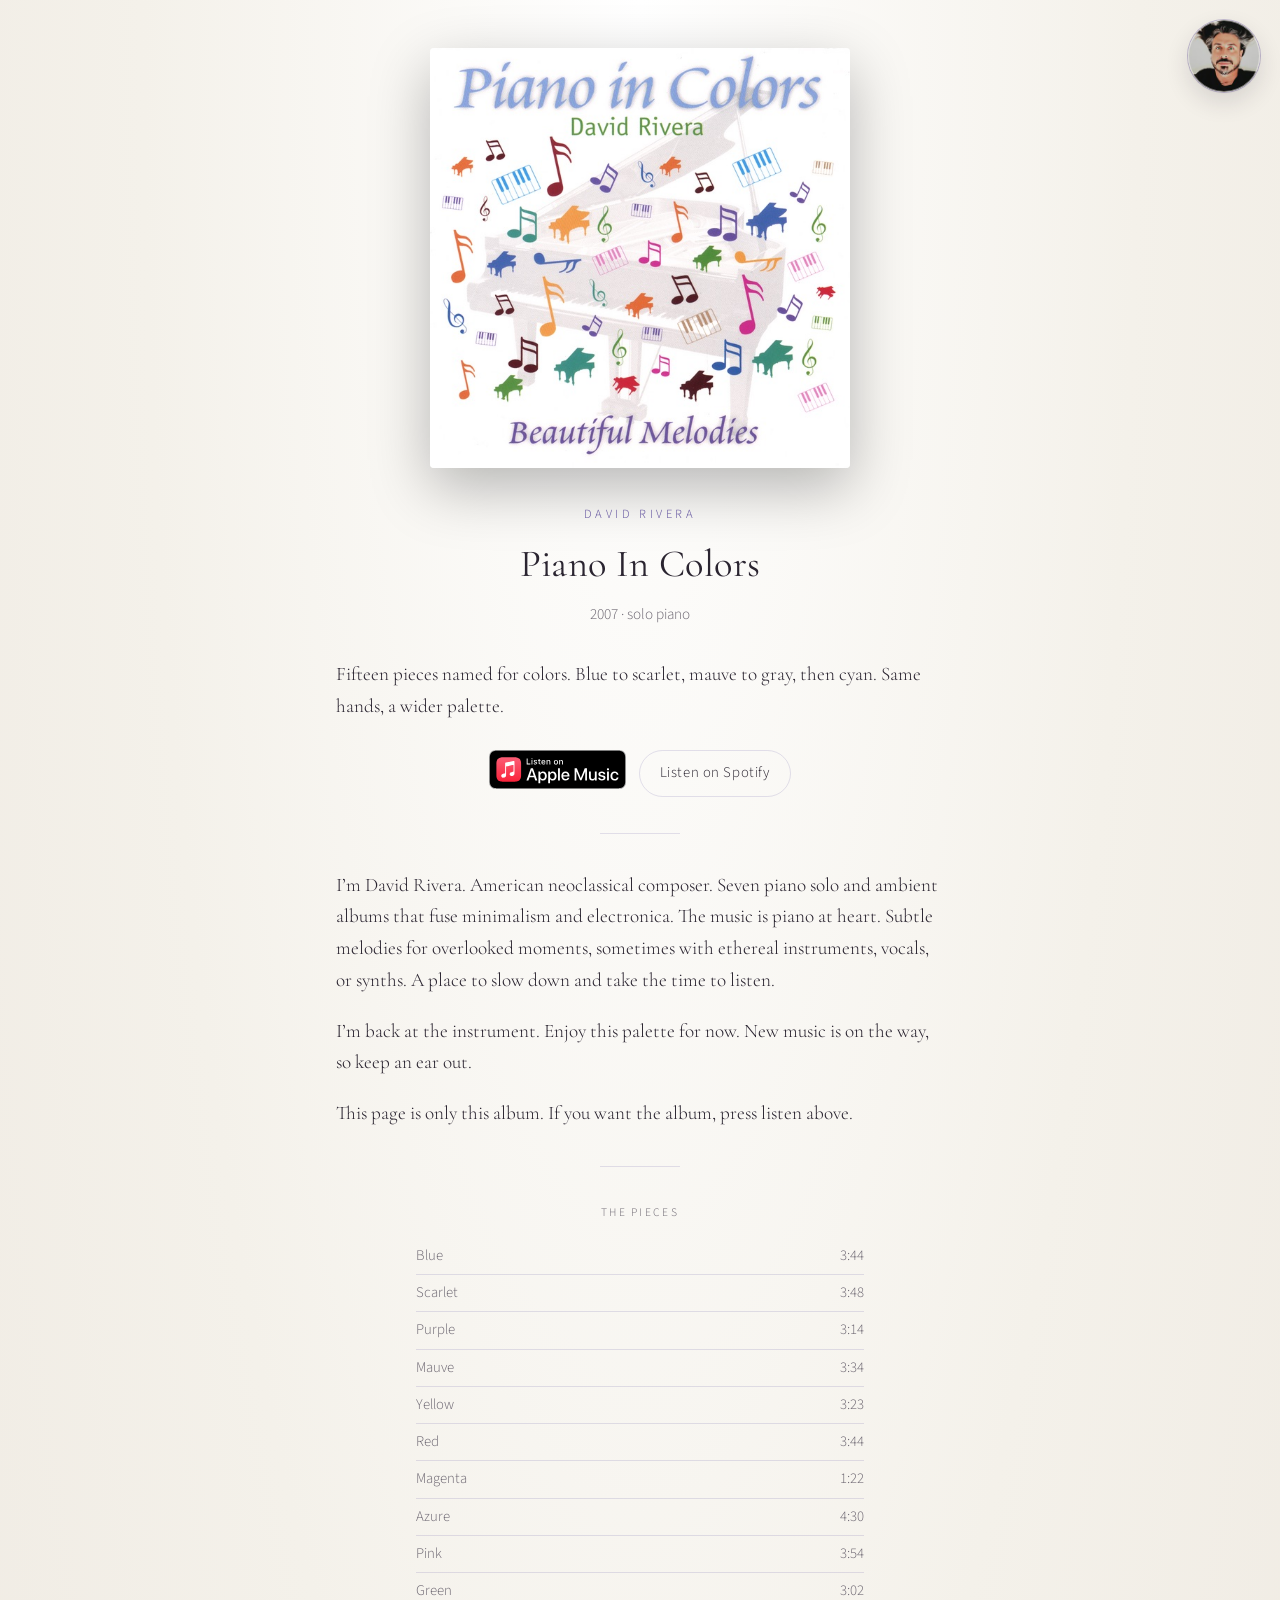
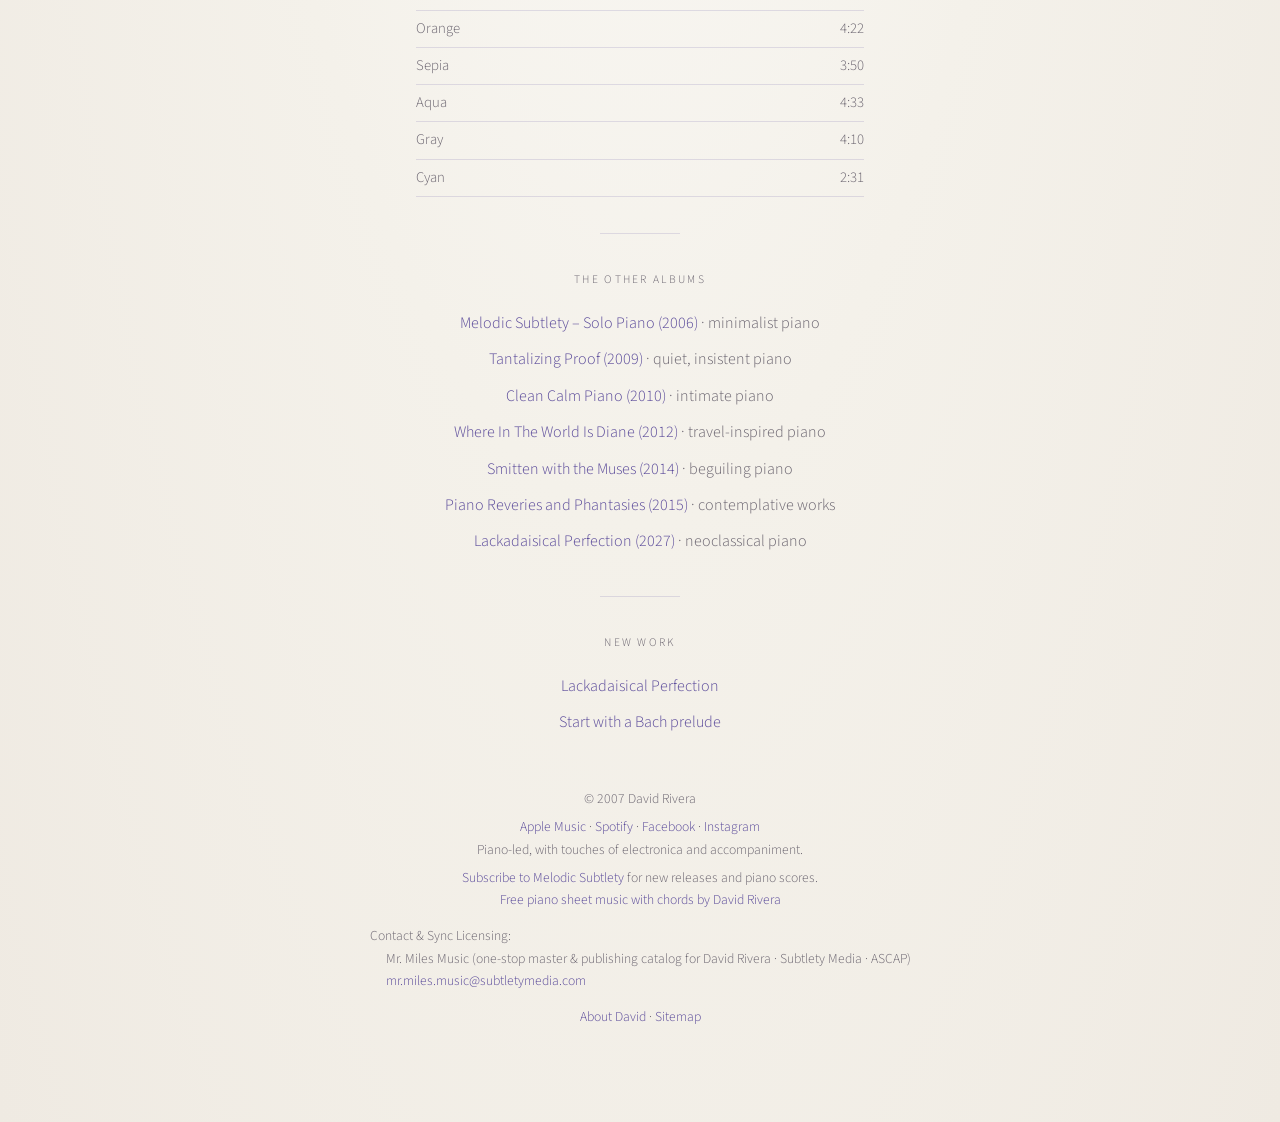
==== index.html @ abcf55a2 "Site icon: red piano (Faithful) favicon set" ====
<!DOCTYPE html>
<html lang="en">
<head>
<meta charset="utf-8">
<link rel="sitemap" type="application/xml" title="Sitemap" href="/sitemap.xml">
<meta name="google-site-verification" content="kFSmQ56TC9M0Vh0W8NGAuMdpZPr8eoD1qAiQmf8LD-0">
<meta name="viewport" content="width=device-width, initial-scale=1">
<link rel="icon" href="/favicon.ico" sizes="any">
<link rel="icon" href="/favicon.svg" type="image/svg+xml">
<link rel="icon" type="image/png" sizes="32x32" href="/favicon-32.png">
<link rel="apple-touch-icon" href="/apple-touch-icon.png">
<title>Piano Pieces for a Rainy Afternoon | Piano In Colors</title>
<meta name="description" content="Piano pieces for a rainy afternoon, cooking, journaling, or a slow Sunday. Fifteen solo pieces named for colors, Blue to Cyan. Stream the album and stay indoors.">
<link rel="canonical" href="https://pianoincolors.com/">
<meta property="og:type" content="music.album">
<meta property="og:site_name" content="David Rivera">
<meta property="og:title" content="Piano Pieces for a Rainy Afternoon | Piano In Colors">
<meta property="og:description" content="Piano pieces for a rainy afternoon, cooking, journaling, or a slow Sunday. Fifteen color-named solo pieces. Stream the album.">
<meta property="og:url" content="https://pianoincolors.com/">
<meta property="og:image" content="https://pianoincolors.com/assets/piano-in-colors-cover.jpg">
<meta property="og:image:width" content="600">
<meta property="og:image:height" content="600">
<meta property="og:image:alt" content="Cover of Piano In Colors: colorful pianos and notes on white">
<meta property="music:musician" content="https://open.spotify.com/artist/5qoC4NXvjfV3cylbXALzV3">
<meta name="twitter:card" content="summary_large_image">
<meta name="twitter:title" content="Piano Pieces for a Rainy Afternoon | Piano In Colors">
<meta name="twitter:description" content="Piano pieces for a rainy afternoon, cooking, journaling, or a slow Sunday. Fifteen color-named solo pieces. Stream the album.">
<meta name="twitter:image" content="https://pianoincolors.com/assets/piano-in-colors-cover.jpg">
<meta name="twitter:image:alt" content="Cover of Piano In Colors: colorful pianos and notes on white">
<script type="application/ld+json">
{
  "@context": "https://schema.org",
  "@graph": [
    {
      "@type": "Person",
      "@id": "https://lackadaisicalperfection.com/about/#david-rivera",
      "name": "David Rivera",
      "jobTitle": "American composer",
      "description": "David Rivera is an American composer of piano-led instrumental music. He plays and samples every instrument on his recordings himself. He is a member of ASCAP.",
      "url": "https://lackadaisicalperfection.com/about/",
      "nationality": {
        "@type": "Country",
        "name": "United States"
      },
      "memberOf": {
        "@type": "Organization",
        "name": "ASCAP",
        "url": "https://www.ascap.com/"
      },
      "affiliation": {
        "@id": "https://lackadaisicalperfection.com/about/#subtlety-media"
      },
      "sameAs": [
        "https://open.spotify.com/artist/5qoC4NXvjfV3cylbXALzV3",
        "https://music.apple.com/us/artist/david-rivera/1325691064",
        "https://x.com/melodicsubtlety",
        "https://www.facebook.com/pianoincolors",
        "https://www.instagram.com/pianodavid1492/",
        "https://www.pandora.com/artist/david-rivera/ARXtg47gfjlv3nJ",
        "https://www.youtube.com/channel/UCDqZ1e9Ur4PHynEylN_mJDg"
      ]
    },
    {
      "@type": "Organization",
      "@id": "https://lackadaisicalperfection.com/about/#subtlety-media",
      "name": "Subtlety Media, LLC",
      "url": "https://lackadaisicalperfection.com/about/"
    },
    {
      "@type": "MusicAlbum",
      "name": "Piano In Colors",
      "url": "https://pianoincolors.com/",
      "image": "https://pianoincolors.com/assets/piano-in-colors-cover.jpg",
      "byArtist": {
        "@id": "https://lackadaisicalperfection.com/about/#david-rivera"
      },
      "datePublished": "2007",
      "numTracks": 15,
      "genre": [
        "Solo piano",
        "Neoclassical"
      ],
      "sameAs": [
        "https://music.apple.com/us/album/piano-in-colors-beautiful-melodies/264461603",
        "https://open.spotify.com/album/28GABnzs8i3YUtlWuWz3g3"
      ],
      "description": "Fifteen pieces named for colors. Blue to scarlet, mauve to gray, then cyan. Same hands, a wider palette.",
      "recordLabel": {
        "@id": "https://lackadaisicalperfection.com/about/#subtlety-media"
      },
      "track": [
        {
          "@type": "MusicRecording",
          "position": 1,
          "name": "Blue",
          "duration": "PT3M44S"
        },
        {
          "@type": "MusicRecording",
          "position": 2,
          "name": "Scarlet",
          "duration": "PT3M48S"
        },
        {
          "@type": "MusicRecording",
          "position": 3,
          "name": "Purple",
          "duration": "PT3M14S"
        },
        {
          "@type": "MusicRecording",
          "position": 4,
          "name": "Mauve",
          "duration": "PT3M34S"
        },
        {
          "@type": "MusicRecording",
          "position": 5,
          "name": "Yellow",
          "duration": "PT3M23S"
        },
        {
          "@type": "MusicRecording",
          "position": 6,
          "name": "Red",
          "duration": "PT3M44S"
        },
        {
          "@type": "MusicRecording",
          "position": 7,
          "name": "Magenta",
          "duration": "PT1M22S"
        },
        {
          "@type": "MusicRecording",
          "position": 8,
          "name": "Azure",
          "duration": "PT4M30S"
        },
        {
          "@type": "MusicRecording",
          "position": 9,
          "name": "Pink",
          "duration": "PT3M54S"
        },
        {
          "@type": "MusicRecording",
          "position": 10,
          "name": "Green",
          "duration": "PT3M2S"
        },
        {
          "@type": "MusicRecording",
          "position": 11,
          "name": "Orange",
          "duration": "PT4M22S"
        },
        {
          "@type": "MusicRecording",
          "position": 12,
          "name": "Sepia",
          "duration": "PT3M50S"
        },
        {
          "@type": "MusicRecording",
          "position": 13,
          "name": "Aqua",
          "duration": "PT4M33S"
        },
        {
          "@type": "MusicRecording",
          "position": 14,
          "name": "Gray",
          "duration": "PT4M10S"
        },
        {
          "@type": "MusicRecording",
          "position": 15,
          "name": "Cyan",
          "duration": "PT2M31S"
        }
      ],
      "publisher": {
        "@id": "https://lackadaisicalperfection.com/about/#subtlety-media"
      }
    }
  ]
}
</script>
<link rel="preconnect" href="https://fonts.googleapis.com">
<link rel="preconnect" href="https://fonts.gstatic.com" crossorigin>
<link href="https://fonts.googleapis.com/css2?family=Cormorant+Garamond:ital,wght@0,400;0,500;1,400&family=Source+Sans+3:wght@300;400;500&display=swap" rel="stylesheet">
<style>
  :root {
    --bg1: #ffffff;
    --bg2: #f4f1ea;
    --bg3: #efeae2;
    --ink: #2a2430;
    --mute: #6b6570;
    --glow: #5a4a9a;
    --line: rgba(90,74,154,0.16);
  }
  * { box-sizing: border-box; }
  html, body { margin: 0; padding: 0; }
  body {
    background: radial-gradient(ellipse at 50% 0%, var(--bg1) 0%, var(--bg2) 55%, var(--bg3) 100%);
    color: var(--ink);
    font-family: "Source Sans 3", sans-serif;
    font-weight: 300;
    line-height: 1.65;
    min-height: 100vh;
  }
  main { max-width: 720px; margin: 0 auto; padding: 48px 24px 80px; }
  .cover {
    display: block; width: min(420px, 100%); margin: 0 auto 36px;
    border-radius: 4px; box-shadow: 0 20px 60px rgba(0,0,0,0.28);
  }
  h1 {
    font-family: "Cormorant Garamond", serif; font-weight: 400;
    font-size: clamp(1.8rem, 4vw, 2.4rem); text-align: center;
    margin: 0 0 6px; letter-spacing: 0.01em;
  }
  .byline {
    text-align: center; letter-spacing: 0.28em; text-transform: uppercase;
    font-size: 0.78rem; color: var(--glow); margin: 0 0 8px;
  }
  .year { text-align: center; color: var(--mute); font-size: 0.95rem; margin: 0 0 32px; }
  .album-note, .from-david {
    font-family: "Cormorant Garamond", serif; font-size: 1.2rem;
    max-width: 38rem; margin: 0 auto 28px;
  }
  .from-david p { margin: 0 0 1em; }
  .from-david p:last-child { margin-bottom: 0; }
  .rule { border: 0; border-top: 1px solid var(--line); width: 80px; margin: 36px auto; }
  .actions { display: flex; flex-wrap: wrap; gap: 12px; justify-content: center; margin: 8px 0 36px; }
  .apple-badge { display: inline-block; line-height: 0; }
  .apple-badge img { height: 40px; width: auto; vertical-align: middle; }
  .btn {
    display: inline-block; padding: 10px 20px; border: 1px solid var(--line);
    border-radius: 999px; color: var(--ink); text-decoration: none;
    letter-spacing: 0.04em; font-size: 0.92rem;
  }
  .btn:hover { border-color: var(--glow); }
  .tracks {
    list-style: none; padding: 0; margin: 0 auto; max-width: 28rem;
    color: var(--mute); font-size: 0.92rem;
  }
  .tracks li {
    display: flex; justify-content: space-between; gap: 16px;
    padding: 6px 0; border-bottom: 1px solid var(--line);
  }
  .label {
    text-align: center; letter-spacing: 0.2em; text-transform: uppercase;
    font-size: 0.72rem; color: var(--mute); margin: 0 0 16px;
  }
  footer { text-align: center; color: var(--mute); font-size: 0.85rem; margin-top: 48px; }
  footer a { color: var(--glow); text-decoration: none; }
  footer .stores { margin-top: 0.35rem; }
  footer .subscribe { margin-top: 0.35rem; }
  footer .contact {
    display: inline-block;
    margin-top: 0.85rem;
    text-align: left;
  }
  footer .contact-lines { padding-left: 1rem; }
  .catalog { list-style: none; padding: 0; margin: 0 auto 8px; max-width: 28rem; text-align: center; }
  .catalog li { padding: 5px 0; }
  .catalog a { color: var(--glow); text-decoration: none; }
  .catalog a:hover { text-decoration: underline; }
  .catalog .desc { color: var(--mute); }
  .new-work a { color: var(--glow); text-decoration: none; }
  .new-work a:hover { text-decoration: underline; }
</style>
<link rel="stylesheet" href="/assets/site-nav.css">
<script src="/assets/site-nav.js" defer></script>
</head>
<body>
<a class="skip-link" href="#content">Skip to content</a>
<main id="content">
  <img class="cover" src="assets/piano-in-colors-cover.jpg" alt="Cover of Piano In Colors: colorful pianos and notes on white">
  <p class="byline">David Rivera</p>
  <h1>Piano In Colors</h1>
  <p class="year">2007 · solo piano</p>
  <p class="album-note">Fifteen pieces named for colors. Blue to scarlet, mauve to gray, then cyan. Same hands, a wider palette.</p>
  <div class="actions">
    <a class="apple-badge" href="https://music.apple.com/us/album/piano-in-colors-beautiful-melodies/264461603?ls=1" target="_blank" rel="noopener"><img src="listen-on-apple-music.svg" alt="Listen on Apple Music" height="40"></a>
    <a class="btn" href="https://open.spotify.com/album/28GABnzs8i3YUtlWuWz3g3" target="_blank" rel="noopener">Listen on Spotify</a>
  </div>
  <hr class="rule">
  <div class="from-david">
    <p>I’m David Rivera. American neoclassical composer. Seven piano solo and ambient albums that fuse minimalism and electronica. The music is piano at heart. Subtle melodies for overlooked moments, sometimes with ethereal instruments, vocals, or synths. A place to slow down and take the time to listen.</p>
    <p>I’m back at the instrument. Enjoy this palette for now. New music is on the way, so keep an ear out.</p>
    <p>This page is only this album. If you want the album, press listen above.</p>
  </div>
  <hr class="rule">

  <p class="label">The pieces</p>
  <ol class="tracks">
    <li><span>Blue</span><span>3:44</span></li>
    <li><span>Scarlet</span><span>3:48</span></li>
    <li><span>Purple</span><span>3:14</span></li>
    <li><span>Mauve</span><span>3:34</span></li>
    <li><span>Yellow</span><span>3:23</span></li>
    <li><span>Red</span><span>3:44</span></li>
    <li><span>Magenta</span><span>1:22</span></li>
    <li><span>Azure</span><span>4:30</span></li>
    <li><span>Pink</span><span>3:54</span></li>
    <li><span>Green</span><span>3:02</span></li>
    <li><span>Orange</span><span>4:22</span></li>
    <li><span>Sepia</span><span>3:50</span></li>
    <li><span>Aqua</span><span>4:33</span></li>
    <li><span>Gray</span><span>4:10</span></li>
    <li><span>Cyan</span><span>2:31</span></li>
    
  </ol>
  <hr class="rule">
  <p class="label">The other albums</p>
  <ul class="catalog">
    <li><a href="https://melodicsubtlety.com/">Melodic Subtlety – Solo Piano (2006)</a><span class="desc"> · minimalist piano</span></li>
    <li><a href="https://tantalizingproof.com/">Tantalizing Proof (2009)</a><span class="desc"> · quiet, insistent piano</span></li>
    <li><a href="https://cleancalmpiano.com/">Clean Calm Piano (2010)</a><span class="desc"> · intimate piano</span></li>
    <li><a href="https://whereintheworldisdiane.com/">Where In The World Is Diane (2012)</a><span class="desc"> · travel-inspired piano</span></li>
    <li><a href="https://smittenwiththemuses.com/">Smitten with the Muses (2014)</a><span class="desc"> · beguiling piano</span></li>
    <li><a href="https://pianoreveries.com/">Piano Reveries and Phantasies (2015)</a><span class="desc"> · contemplative works</span></li>
    <li><a href="https://lackadaisicalperfection.com/">Lackadaisical Perfection (2027)</a><span class="desc"> · neoclassical piano</span></li>
  </ul>

  <hr class="rule">
  <p class="label">New work</p>
  <ul class="catalog new-work" style="margin:0 auto 24px;">
    <li><a href="https://lackadaisicalperfection.com">Lackadaisical Perfection</a></li>
    <li><a href="https://soundcloud.com/davidtwopointoh/bach_prelude_iv_cinematic_remi" target="_blank" rel="noopener">Start with a Bach prelude</a></li>
  </ul>

  <footer>
    © 2007 David Rivera
    <div class="stores">
      <a href="https://music.apple.com/us/artist/david-rivera/1325691064?ls=1" target="_blank" rel="noopener">Apple Music</a>
      ·
      <a href="https://open.spotify.com/artist/5qoC4NXvjfV3cylbXALzV3" target="_blank" rel="noopener">Spotify</a>
      ·
      <a href="https://www.facebook.com/pianoincolors" target="_blank" rel="noopener" aria-label="David and his Piano on Facebook">Facebook</a>
      ·
      <a href="https://www.instagram.com/pianodavid1492/" target="_blank" rel="noopener" aria-label="David Rivera on Instagram">Instagram</a><br>
    Piano-led, with touches of electronica and accompaniment.
    </div>
    <div class="subscribe">
      <a href="https://lackadaisicalperfection.com/subscribe/">Subscribe to Melodic Subtlety</a> for new releases and piano scores.
      <br>
      <a href="https://lackadaisicalperfection.com/scores/">Free piano sheet music with chords by David Rivera</a>
    </div>
    <div class="contact">
      Contact &amp; Sync Licensing:
      <div class="contact-lines">
        Mr. Miles Music (one-stop master &amp; publishing catalog for David Rivera · Subtlety Media · ASCAP)<br>
        <a href="mailto:mr.miles.music@subtletymedia.com">mr.miles.music@subtletymedia.com</a>
      </div>
    </div>
    <p class="footer-stores"><a href="https://lackadaisicalperfection.com/about/">About David</a> · <a href="/sitemap.xml">Sitemap</a></p>
  </footer>
</main>
<!-- GoatCounter: privacy-friendly page view + score-download counts (no cookies). -->
<script>window.goatcounter = {path: function(p) { return location.host + p }}</script>
<script data-goatcounter="https://subtletymedia.goatcounter.com/count" async src="https://gc.zgo.at/count.js"></script>
</body>
</html>
---- assets/site-nav.css ----
/* Photo button and page menu. Colors follow the album page. */
:root {
  --nav-ink: #2a2430;
  --nav-glow: #5a4a9a;
  --nav-paper: rgba(255, 252, 248, 0.96);
  --nav-line: rgba(90, 74, 154, 0.22);
  --nav-size: 72px;
  --nav-inset: 20px;
}

.nav-toggle {
  position: fixed;
  z-index: 40;
  top: max(var(--nav-inset), env(safe-area-inset-top, 0px));
  right: max(var(--nav-inset), env(safe-area-inset-right, 0px));
  width: var(--nav-size);
  height: var(--nav-size);
  margin: 0;
  padding: 0;
  border: 0;
  border-radius: 50%;
  background: #f4f1ea;
  cursor: pointer;
  overflow: hidden;
  -webkit-tap-highlight-color: transparent;
  box-shadow:
    0 10px 24px rgba(42, 36, 48, 0.14),
    0 1px 3px rgba(42, 36, 48, 0.06),
    0 0 0 1px rgba(90, 74, 154, 0.32);
}

.nav-toggle img {
  display: block;
  width: 100%;
  height: 100%;
  object-fit: cover;
  border-radius: 50%;
}

.nav-toggle::after {
  content: "";
  position: absolute;
  inset: 0;
  border-radius: 50%;
  pointer-events: none;
  box-shadow: inset 0 0 0 1px rgba(255, 252, 248, 0.4);
}

.nav-toggle:hover {
  box-shadow:
    0 12px 28px rgba(42, 36, 48, 0.18),
    0 1px 3px rgba(42, 36, 48, 0.08),
    0 0 0 1px rgba(90, 74, 154, 0.55);
}

.nav-toggle[aria-expanded="true"] {
  box-shadow:
    0 10px 24px rgba(42, 36, 48, 0.14),
    0 1px 3px rgba(42, 36, 48, 0.06),
    0 0 0 1px rgba(90, 74, 154, 0.72);
}

.nav-toggle:focus {
  outline: none;
}

.nav-toggle:focus-visible {
  outline: 2px solid var(--nav-glow);
  outline-offset: 4px;
}

.site-menu {
  position: fixed;
  z-index: 39;
  top: calc(max(var(--nav-inset), env(safe-area-inset-top, 0px)) + var(--nav-size) + 14px);
  right: max(var(--nav-inset), env(safe-area-inset-right, 0px));
  width: min(17.5rem, calc(100vw - 28px - env(safe-area-inset-left, 0px) - env(safe-area-inset-right, 0px)));
  max-height: calc(100vh - var(--nav-size) - var(--nav-inset) - 36px);
  max-height: calc(100dvh - var(--nav-size) - var(--nav-inset) - 36px - env(safe-area-inset-bottom, 0px));
  margin: 0;
  padding: 0;
  overflow: auto;
  overscroll-behavior: contain;
  background: var(--nav-paper);
  border: 1px solid var(--nav-line);
  border-radius: 10px;
  box-shadow: 0 16px 40px rgba(42, 36, 48, 0.12);
  backdrop-filter: blur(12px);
  -webkit-backdrop-filter: blur(12px);
  opacity: 0;
  transform: translateY(-8px);
  transition: opacity 0.28s ease, transform 0.28s ease;
}

.site-menu ul {
  list-style: none;
  margin: 0;
  padding: 0.45rem 0;
}

.site-menu.is-open {
  opacity: 1;
  transform: translateY(0);
}

.site-menu a {
  display: block;
  padding: 0.72rem 1.35rem;
  color: var(--nav-ink);
  font-family: "Cormorant Garamond", "Palatino Linotype", Palatino, Georgia, serif;
  font-size: 1.45rem;
  font-weight: 400;
  letter-spacing: 0.01em;
  line-height: 1.25;
  text-decoration: none;
}

.site-menu a:hover {
  color: var(--nav-glow);
}

.site-menu a:focus {
  outline: none;
}

.site-menu a:focus-visible {
  outline: 2px solid var(--nav-glow);
  outline-offset: -3px;
  color: var(--nav-glow);
}

.albums {
  border-top: 1px solid var(--nav-line);
}

.albums-label {
  margin: 0;
  padding: 0.8rem 1.35rem 0.15rem;
  font-family: "Source Sans 3", sans-serif;
  font-weight: 400;
  font-size: 0.72rem;
  letter-spacing: 0.2em;
  text-transform: uppercase;
  color: #6b6570;
}

.site-menu .albums ul {
  padding: 0.1rem 0 0.45rem;
}

.site-menu .albums li {
  min-width: 0;
}

.site-menu .albums a,
.site-menu .album-current {
  display: flex;
  align-items: center;
  gap: 0.7rem;
  min-width: 0;
  max-width: 100%;
  padding: 0.38rem 1.05rem;
  color: var(--nav-ink);
  font-family: "Cormorant Garamond", "Palatino Linotype", Palatino, Georgia, serif;
  font-size: 1.15rem;
  font-weight: 400;
  letter-spacing: 0.01em;
  line-height: 1.15;
  text-decoration: none;
}

.site-menu .album-current {
  color: #6b6570;
  cursor: default;
}

.site-menu .album-copy {
  display: flex;
  flex-direction: column;
  min-width: 0;
}

.site-menu .album-title {
  display: block;
  min-width: 0;
  overflow-wrap: break-word;
}

.site-menu .album-note {
  display: block;
  margin-top: 0.12rem;
  font-family: "Source Sans 3", sans-serif;
  font-size: 0.78rem;
  font-weight: 400;
  letter-spacing: 0.01em;
  line-height: 1.3;
  color: #6b6570;
}

.site-menu .albums img {
  width: 48px;
  height: 48px;
  flex: none;
  object-fit: cover;
  border-radius: 2px;
  box-shadow: 0 0 0 1px rgba(90, 74, 154, 0.2);
}

@media (max-width: 760px) {
  :root {
    --nav-size: 64px;
    --nav-inset: 14px;
  }

  body > main {
    padding-top: 96px;
  }

  .site-menu .albums ul {
    display: grid;
    grid-template-columns: 1fr 1fr;
    column-gap: 0.35rem;
    row-gap: 0.55rem;
    padding: 0.15rem 0.7rem 0.75rem;
  }

  .site-menu .albums a,
  .site-menu .album-current {
    flex-direction: column;
    align-items: stretch;
    justify-content: flex-start;
    text-align: center;
    gap: 0.35rem;
    padding: 0.2rem 0.15rem;
    font-size: 1.02rem;
  }

  .site-menu .albums img {
    align-self: center;
  }

  .albums-label {
    padding-left: 0.85rem;
    padding-right: 0.85rem;
  }

  .site-menu .album-copy {
    align-items: center;
  }
}

@media (prefers-reduced-motion: reduce) {
  .site-menu {
    transform: none;
    transition: none;
  }
}

/* Off-screen until focused, then fixed, so it never shifts the cover. */
.skip-link {
  position: absolute;
  width: 1px;
  height: 1px;
  padding: 0;
  margin: -1px;
  overflow: hidden;
  clip: rect(0, 0, 0, 0);
  white-space: nowrap;
  border: 0;
}
.skip-link:focus {
  position: fixed;
  z-index: 50;
  top: 12px;
  left: 12px;
  width: auto;
  height: auto;
  margin: 0;
  padding: 0.55rem 0.9rem;
  overflow: visible;
  clip: auto;
  background: var(--nav-glow);
  color: var(--nav-paper, #fff);
  font-family: "Source Sans 3", sans-serif;
  font-size: 0.95rem;
  font-weight: 500;
  line-height: 1.2;
  text-decoration: none;
  border-radius: 4px;
}
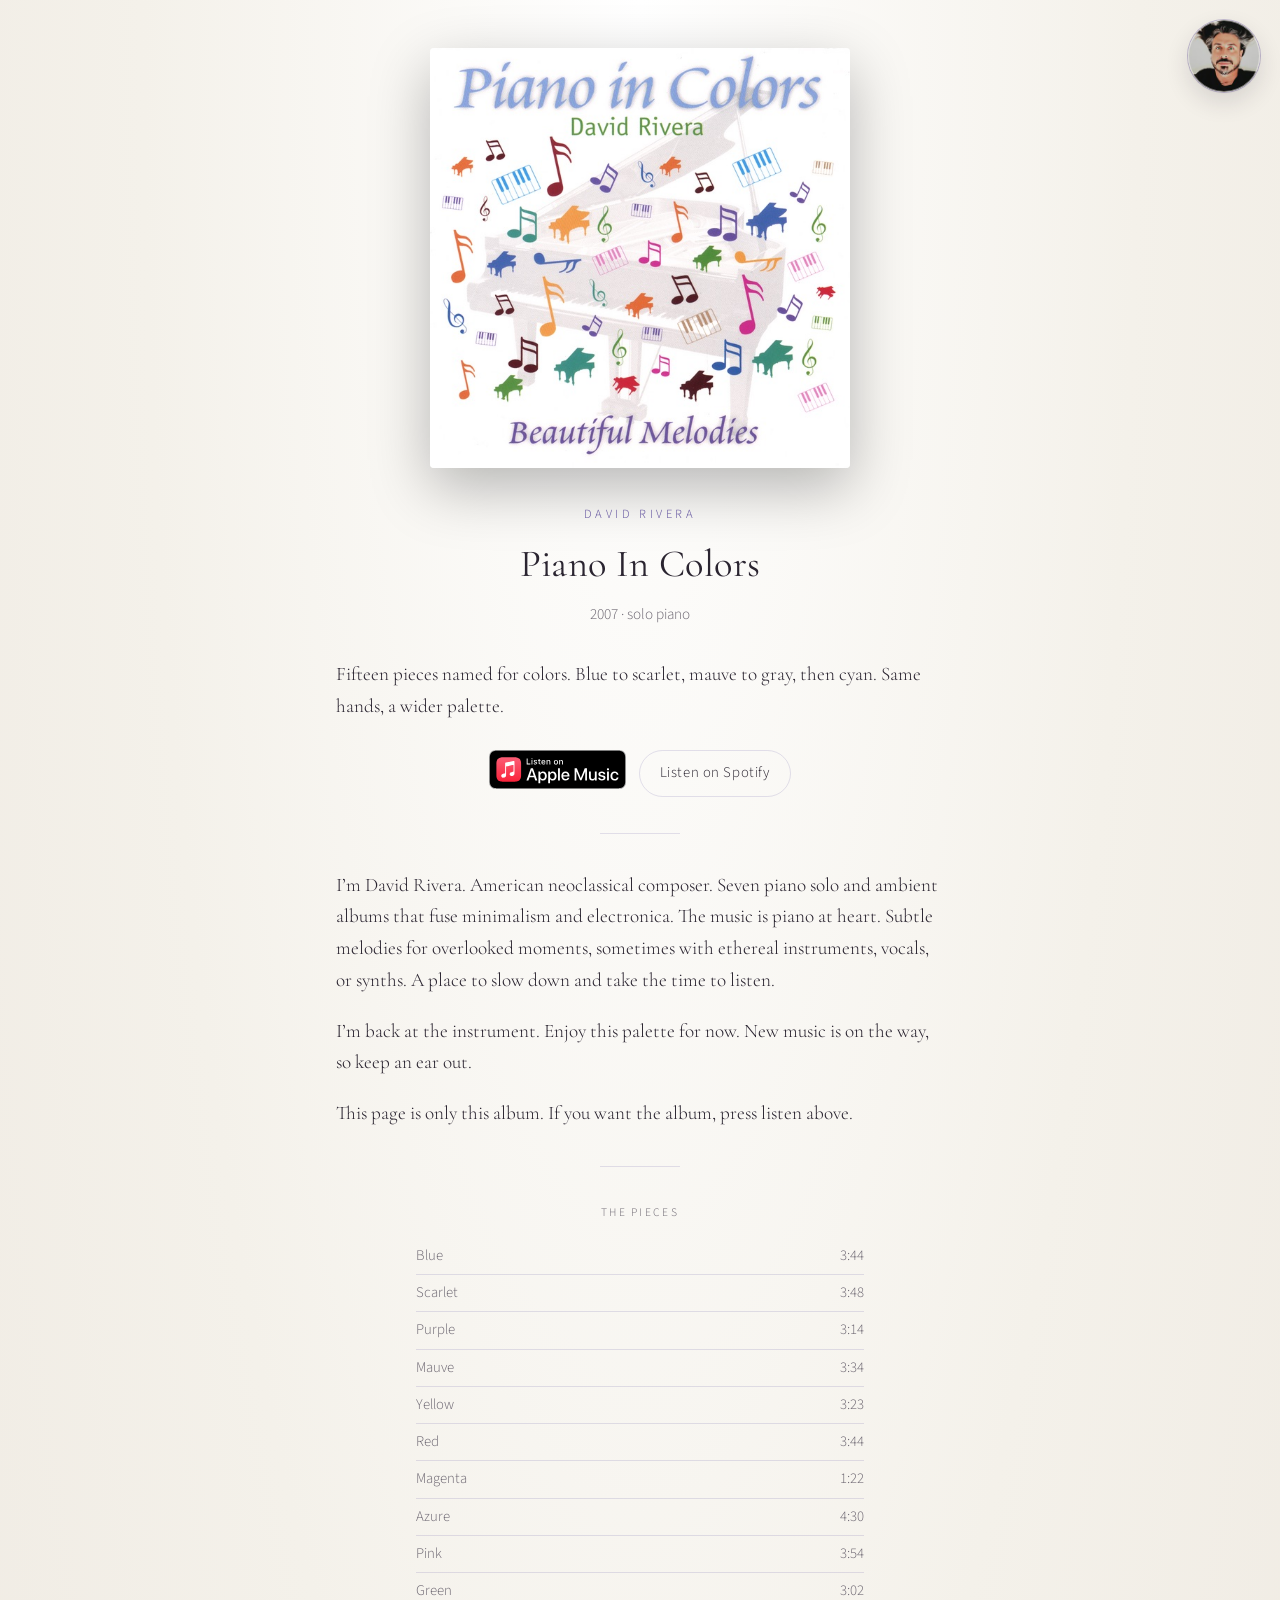
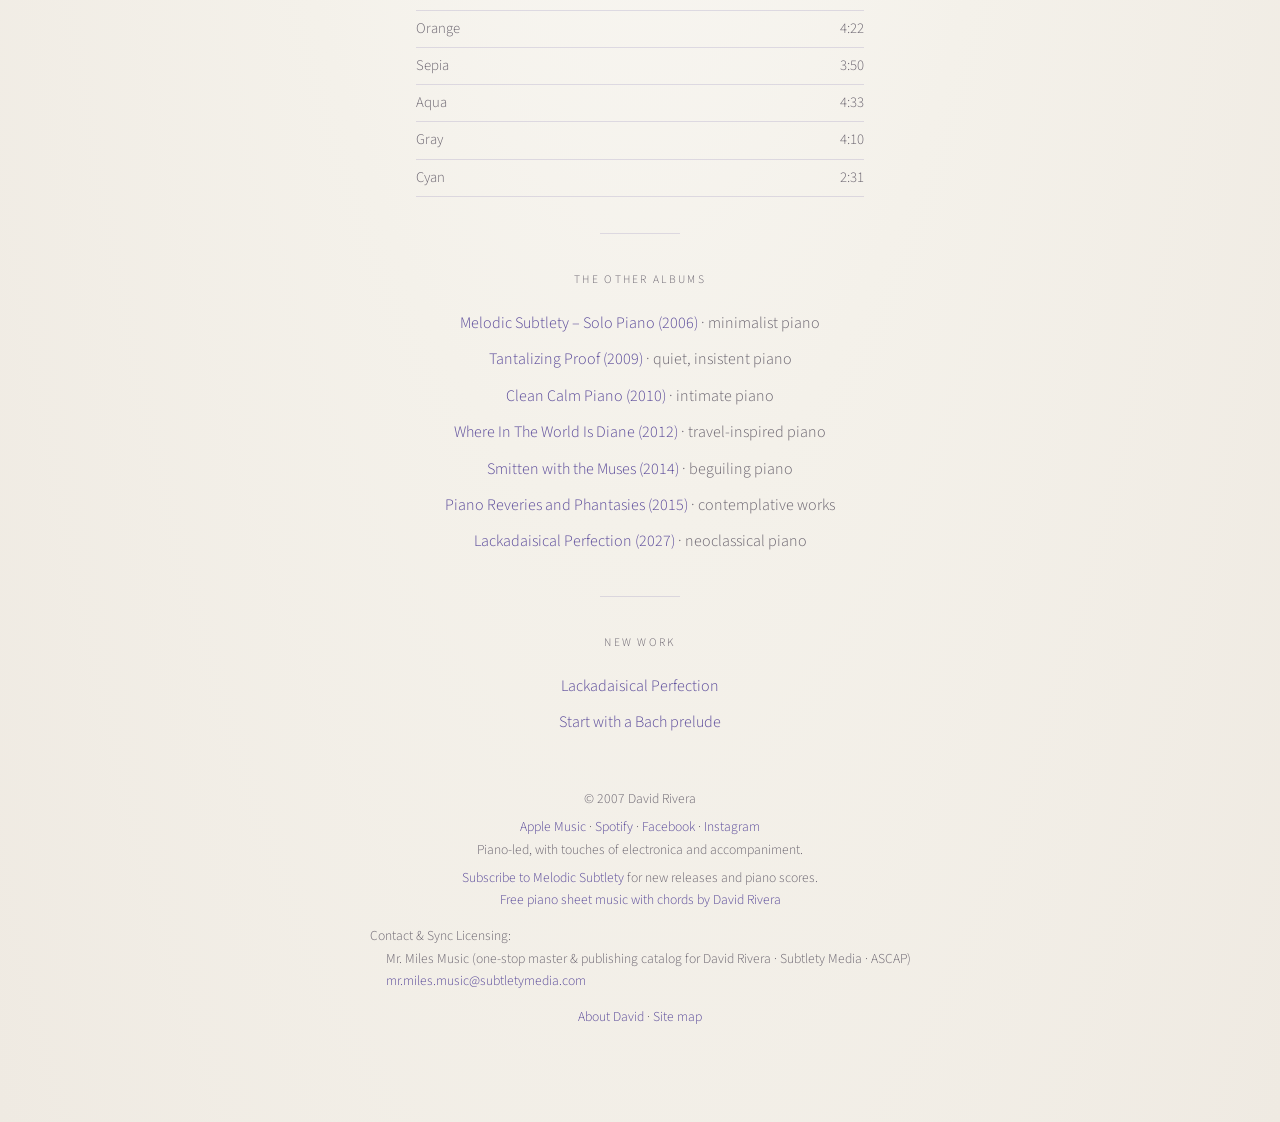
==== commit 40b8800f: "Readable Site map page; footer link points to it instead of raw XML" ====
--- a/index.html
+++ b/index.html
@@ -356,7 +356,7 @@
         <a href="mailto:mr.miles.music@subtletymedia.com">mr.miles.music@subtletymedia.com</a>
       </div>
     </div>
-    <p class="footer-stores"><a href="https://lackadaisicalperfection.com/about/">About David</a> · <a href="/sitemap.xml">Sitemap</a></p>
+    <p class="footer-stores"><a href="https://lackadaisicalperfection.com/about/">About David</a> · <a href="/sitemap/">Site map</a></p>
   </footer>
 </main>
 <!-- GoatCounter: privacy-friendly page view + score-download counts (no cookies). -->
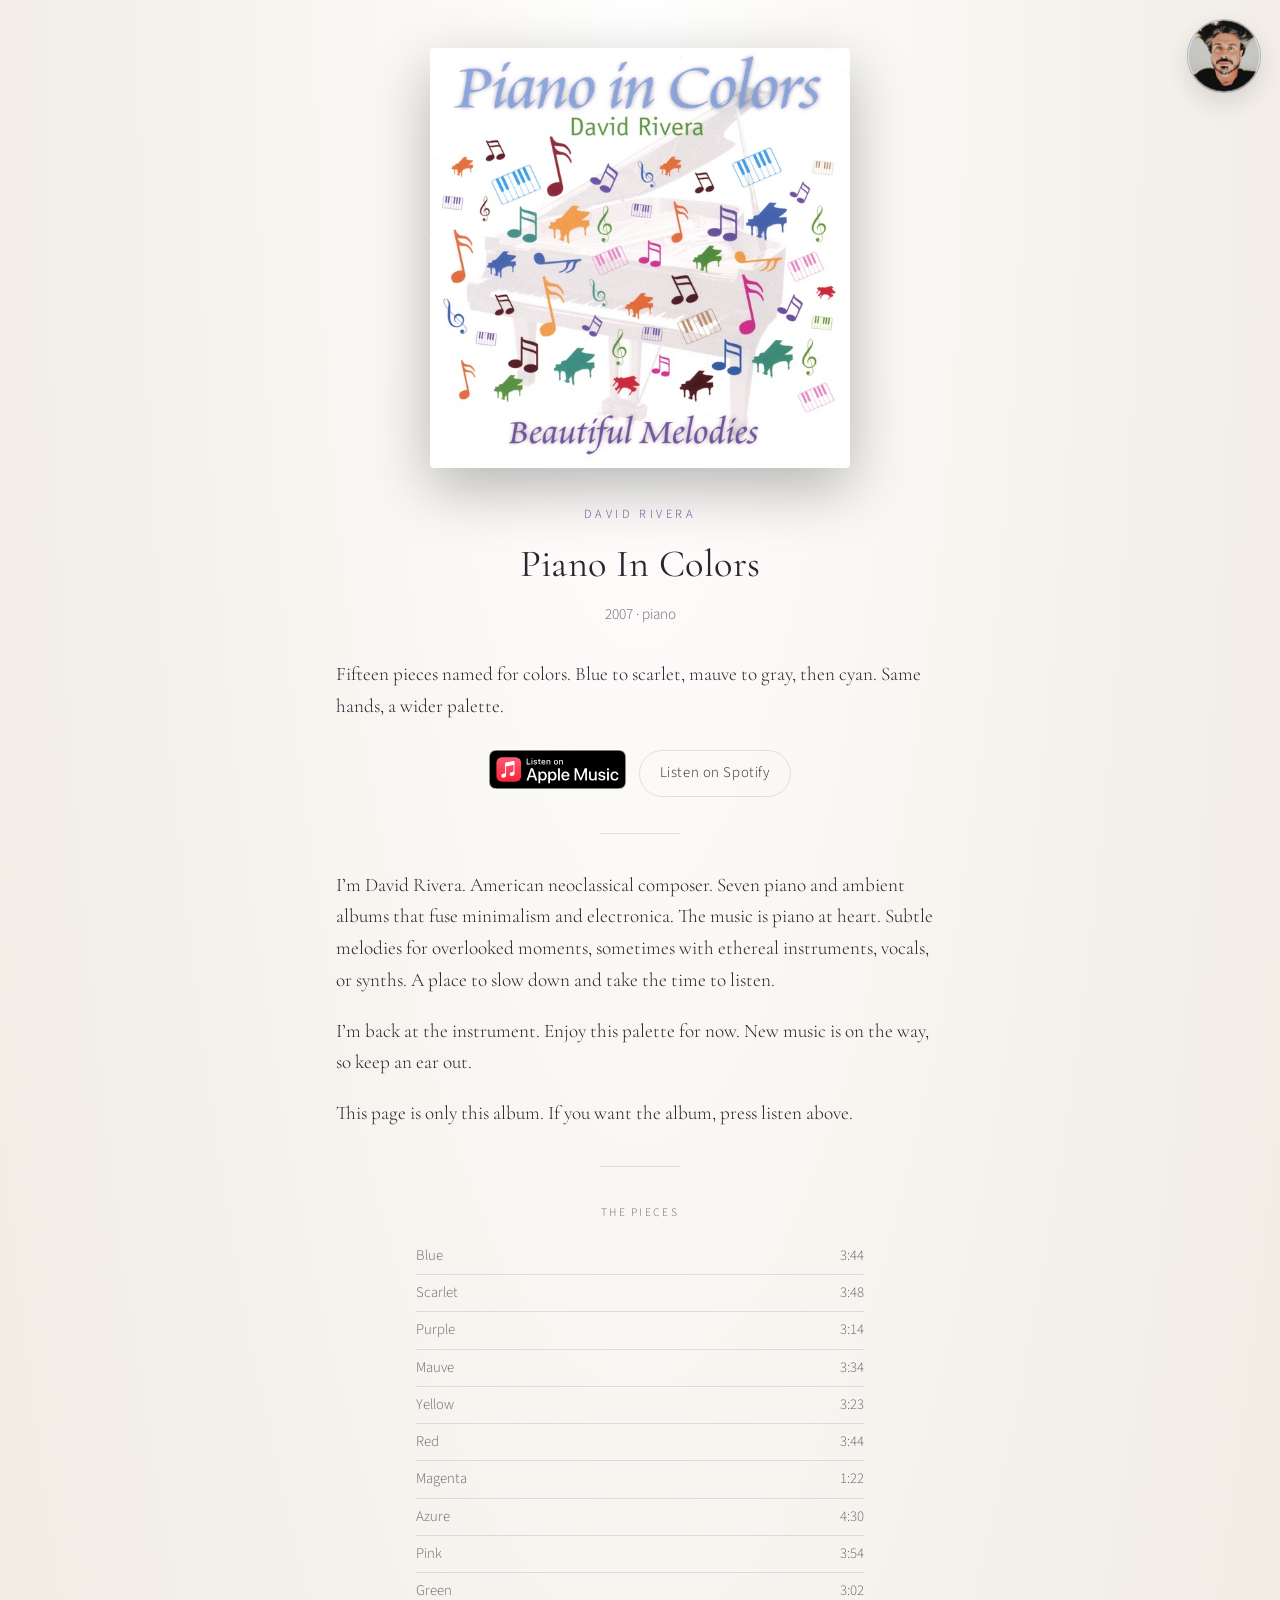
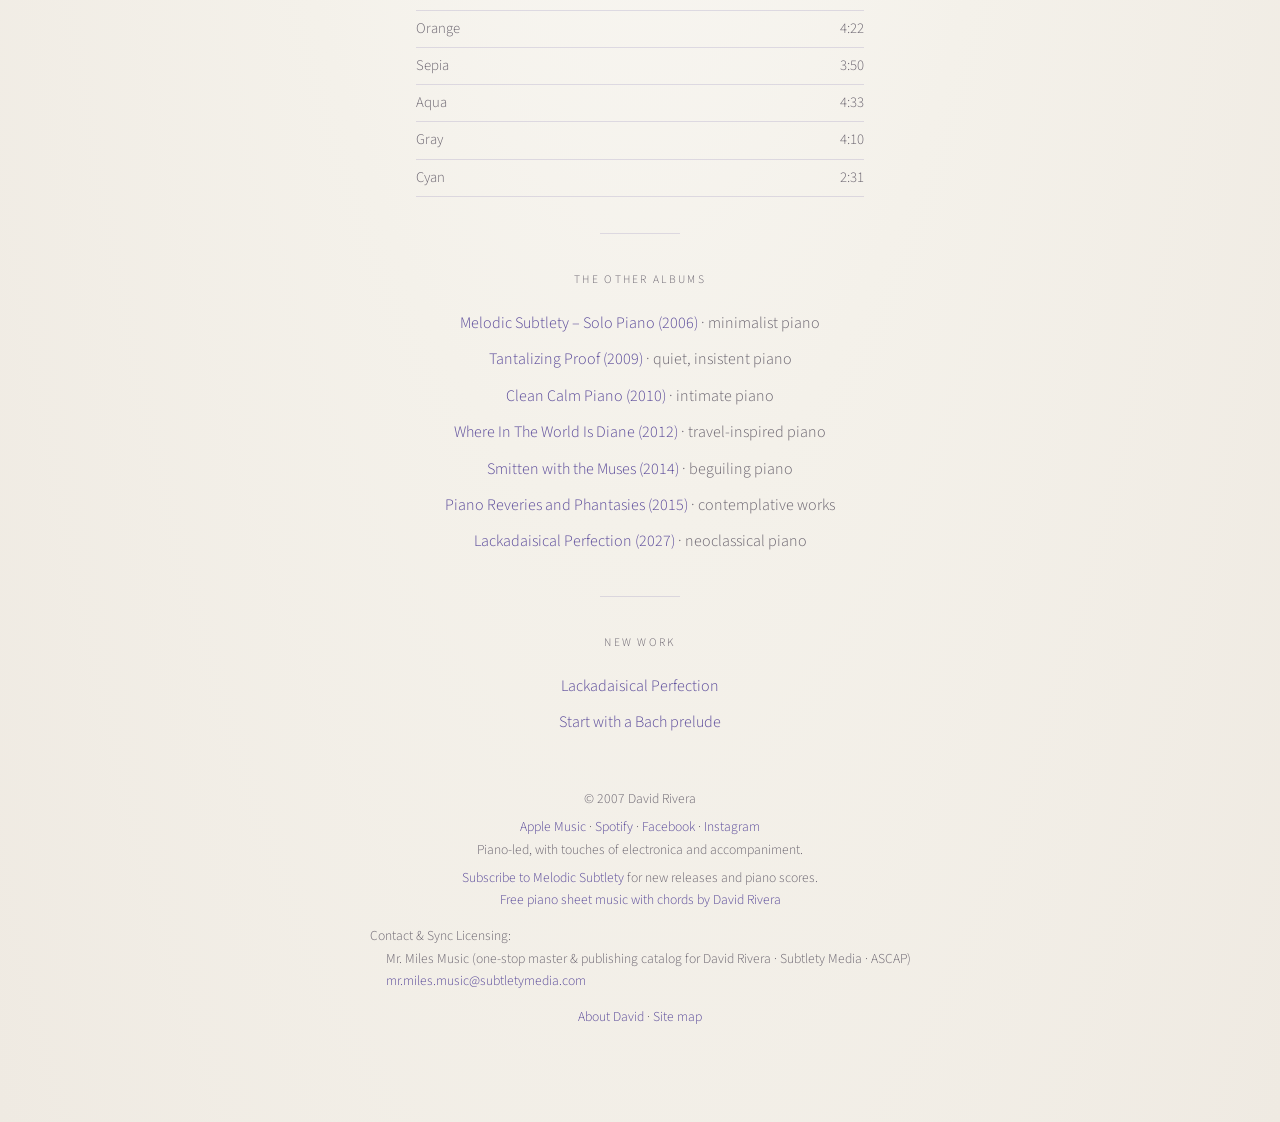
==== commit 484e706b: "Replace 'solo' with 'piano'/'piano score' wording (keep album title and PDF filenames)" ====
--- a/index.html
+++ b/index.html
@@ -10,12 +10,12 @@
 <link rel="icon" type="image/png" sizes="32x32" href="/favicon-32.png">
 <link rel="apple-touch-icon" href="/apple-touch-icon.png">
 <title>Piano Pieces for a Rainy Afternoon | Piano In Colors</title>
-<meta name="description" content="Piano pieces for a rainy afternoon, cooking, journaling, or a slow Sunday. Fifteen solo pieces named for colors, Blue to Cyan. Stream the album and stay indoors.">
+<meta name="description" content="Piano pieces for a rainy afternoon, cooking, journaling, or a slow Sunday. Fifteen piano pieces named for colors, Blue to Cyan. Stream the album and stay indoors.">
 <link rel="canonical" href="https://pianoincolors.com/">
 <meta property="og:type" content="music.album">
 <meta property="og:site_name" content="David Rivera">
 <meta property="og:title" content="Piano Pieces for a Rainy Afternoon | Piano In Colors">
-<meta property="og:description" content="Piano pieces for a rainy afternoon, cooking, journaling, or a slow Sunday. Fifteen color-named solo pieces. Stream the album.">
+<meta property="og:description" content="Piano pieces for a rainy afternoon, cooking, journaling, or a slow Sunday. Fifteen color-named piano pieces. Stream the album.">
 <meta property="og:url" content="https://pianoincolors.com/">
 <meta property="og:image" content="https://pianoincolors.com/assets/piano-in-colors-cover.jpg">
 <meta property="og:image:width" content="600">
@@ -24,7 +24,7 @@
 <meta property="music:musician" content="https://open.spotify.com/artist/5qoC4NXvjfV3cylbXALzV3">
 <meta name="twitter:card" content="summary_large_image">
 <meta name="twitter:title" content="Piano Pieces for a Rainy Afternoon | Piano In Colors">
-<meta name="twitter:description" content="Piano pieces for a rainy afternoon, cooking, journaling, or a slow Sunday. Fifteen color-named solo pieces. Stream the album.">
+<meta name="twitter:description" content="Piano pieces for a rainy afternoon, cooking, journaling, or a slow Sunday. Fifteen color-named piano pieces. Stream the album.">
 <meta name="twitter:image" content="https://pianoincolors.com/assets/piano-in-colors-cover.jpg">
 <meta name="twitter:image:alt" content="Cover of Piano In Colors: colorful pianos and notes on white">
 <script type="application/ld+json">
@@ -77,7 +77,7 @@
       "datePublished": "2007",
       "numTracks": 15,
       "genre": [
-        "Solo piano",
+        "Piano",
         "Neoclassical"
       ],
       "sameAs": [
@@ -273,6 +273,23 @@
 </style>
 <link rel="stylesheet" href="/assets/site-nav.css">
 <script src="/assets/site-nav.js" defer></script>
+<!-- Meta Pixel Code -->
+<script>
+!function(f,b,e,v,n,t,s)
+{if(f.fbq)return;n=f.fbq=function(){n.callMethod?
+n.callMethod.apply(n,arguments):n.queue.push(arguments)};
+if(!f._fbq)f._fbq=n;n.push=n;n.loaded=!0;n.version='2.0';
+n.queue=[];t=b.createElement(e);t.async=!0;
+t.src=v;s=b.getElementsByTagName(e)[0];
+s.parentNode.insertBefore(t,s)}(window, document,'script',
+'https://connect.facebook.net/en_US/fbevents.js');
+fbq('init', '257777058255900');
+fbq('track', 'PageView');
+</script>
+<noscript><img height="1" width="1" alt="" style="display:none"
+src="https://www.facebook.com/tr?id=257777058255900&ev=PageView&noscript=1"
+/></noscript>
+<!-- End Meta Pixel Code -->
 </head>
 <body>
 <a class="skip-link" href="#content">Skip to content</a>
@@ -280,7 +297,7 @@
   <img class="cover" src="assets/piano-in-colors-cover.jpg" alt="Cover of Piano In Colors: colorful pianos and notes on white">
   <p class="byline">David Rivera</p>
   <h1>Piano In Colors</h1>
-  <p class="year">2007 · solo piano</p>
+  <p class="year">2007 · piano</p>
   <p class="album-note">Fifteen pieces named for colors. Blue to scarlet, mauve to gray, then cyan. Same hands, a wider palette.</p>
   <div class="actions">
     <a class="apple-badge" href="https://music.apple.com/us/album/piano-in-colors-beautiful-melodies/264461603?ls=1" target="_blank" rel="noopener"><img src="listen-on-apple-music.svg" alt="Listen on Apple Music" height="40"></a>
@@ -288,7 +305,7 @@
   </div>
   <hr class="rule">
   <div class="from-david">
-    <p>I’m David Rivera. American neoclassical composer. Seven piano solo and ambient albums that fuse minimalism and electronica. The music is piano at heart. Subtle melodies for overlooked moments, sometimes with ethereal instruments, vocals, or synths. A place to slow down and take the time to listen.</p>
+    <p>I’m David Rivera. American neoclassical composer. Seven piano and ambient albums that fuse minimalism and electronica. The music is piano at heart. Subtle melodies for overlooked moments, sometimes with ethereal instruments, vocals, or synths. A place to slow down and take the time to listen.</p>
     <p>I’m back at the instrument. Enjoy this palette for now. New music is on the way, so keep an ear out.</p>
     <p>This page is only this album. If you want the album, press listen above.</p>
   </div>
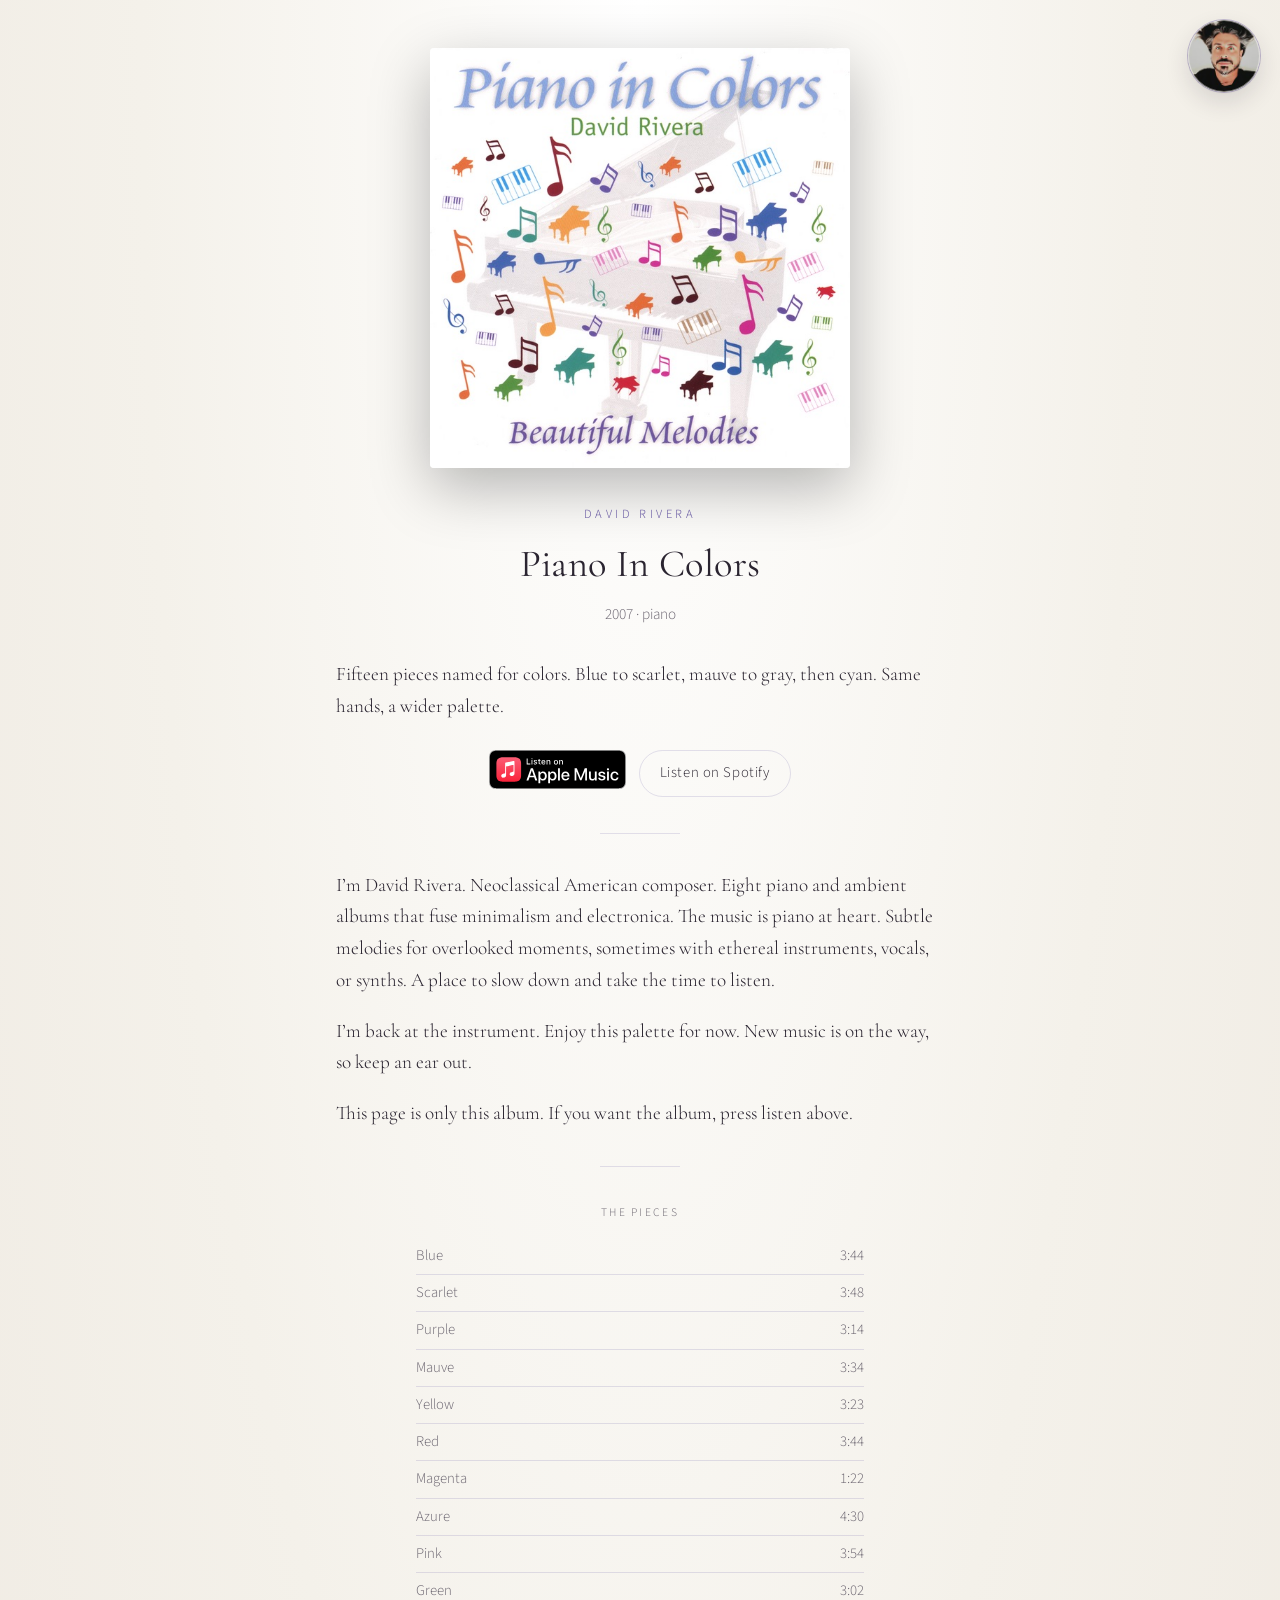
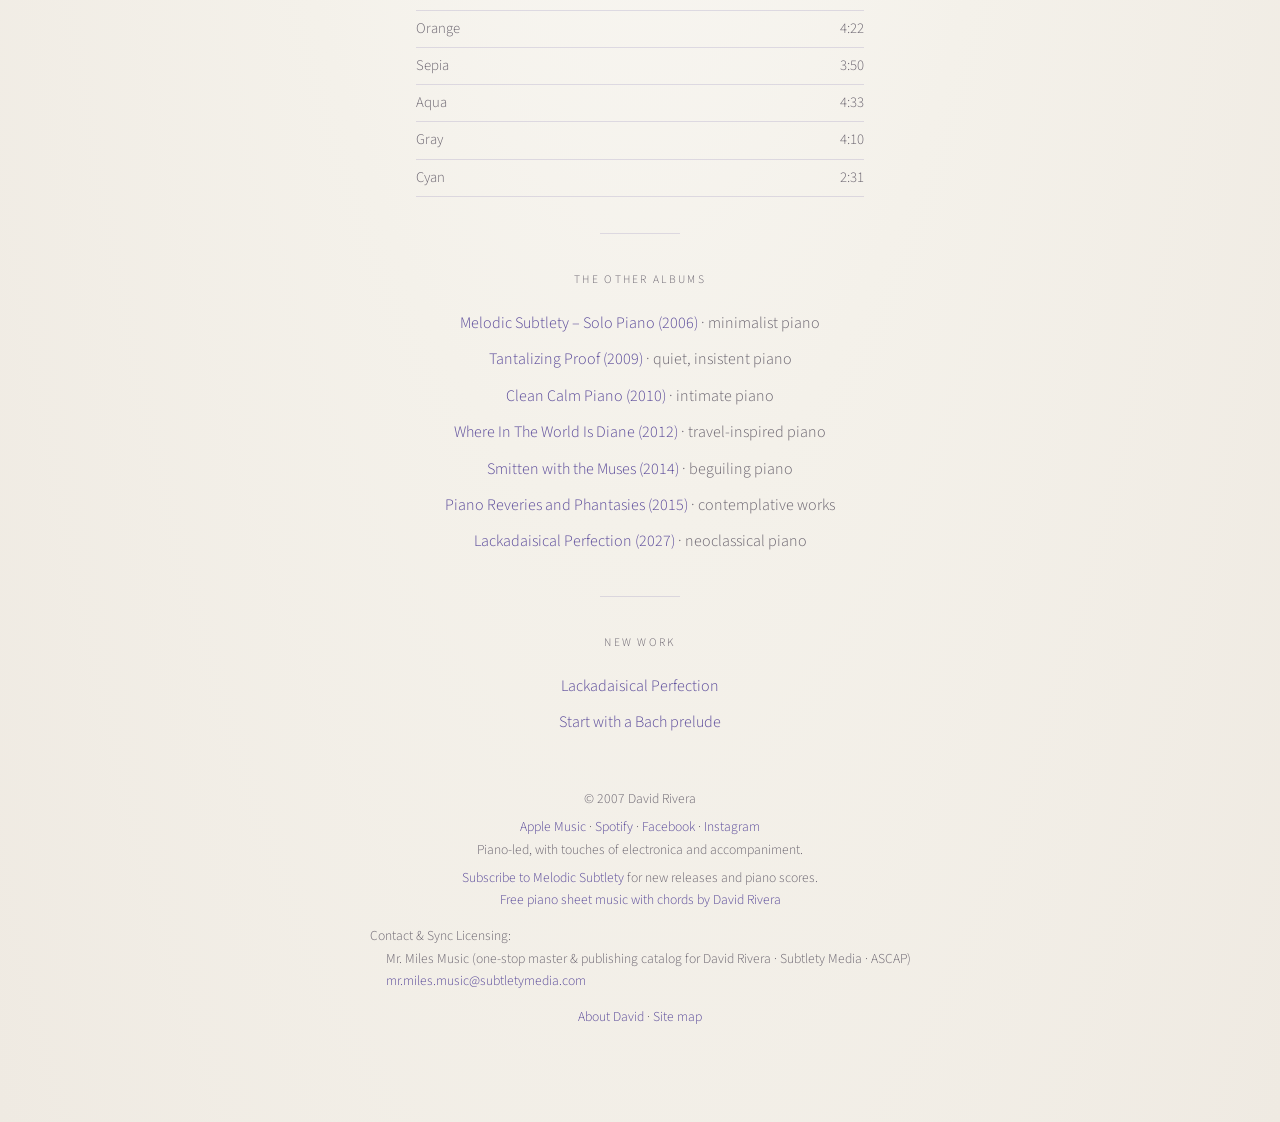
==== commit 28f5f029: "Neoclassical American composer, eight albums, YouTube @melodicsubtlety handle, missing meta tags / n" ====
--- a/index.html
+++ b/index.html
@@ -35,8 +35,8 @@
       "@type": "Person",
       "@id": "https://lackadaisicalperfection.com/about/#david-rivera",
       "name": "David Rivera",
-      "jobTitle": "American composer",
-      "description": "David Rivera is an American composer of piano-led instrumental music. He plays and samples every instrument on his recordings himself. He is a member of ASCAP.",
+      "jobTitle": "Neoclassical American composer",
+      "description": "David Rivera is a neoclassical American composer of piano-led instrumental music. He plays and samples every instrument on his recordings himself. He is a member of ASCAP.",
       "url": "https://lackadaisicalperfection.com/about/",
       "nationality": {
         "@type": "Country",
@@ -57,7 +57,7 @@
         "https://www.facebook.com/pianoincolors",
         "https://www.instagram.com/pianodavid1492/",
         "https://www.pandora.com/artist/david-rivera/ARXtg47gfjlv3nJ",
-        "https://www.youtube.com/channel/UCDqZ1e9Ur4PHynEylN_mJDg"
+        "https://www.youtube.com/@melodicsubtlety"
       ]
     },
     {
@@ -305,7 +305,7 @@
   </div>
   <hr class="rule">
   <div class="from-david">
-    <p>I’m David Rivera. American neoclassical composer. Seven piano and ambient albums that fuse minimalism and electronica. The music is piano at heart. Subtle melodies for overlooked moments, sometimes with ethereal instruments, vocals, or synths. A place to slow down and take the time to listen.</p>
+    <p>I’m David Rivera. Neoclassical American composer. Eight piano and ambient albums that fuse minimalism and electronica. The music is piano at heart. Subtle melodies for overlooked moments, sometimes with ethereal instruments, vocals, or synths. A place to slow down and take the time to listen.</p>
     <p>I’m back at the instrument. Enjoy this palette for now. New music is on the way, so keep an ear out.</p>
     <p>This page is only this album. If you want the album, press listen above.</p>
   </div>
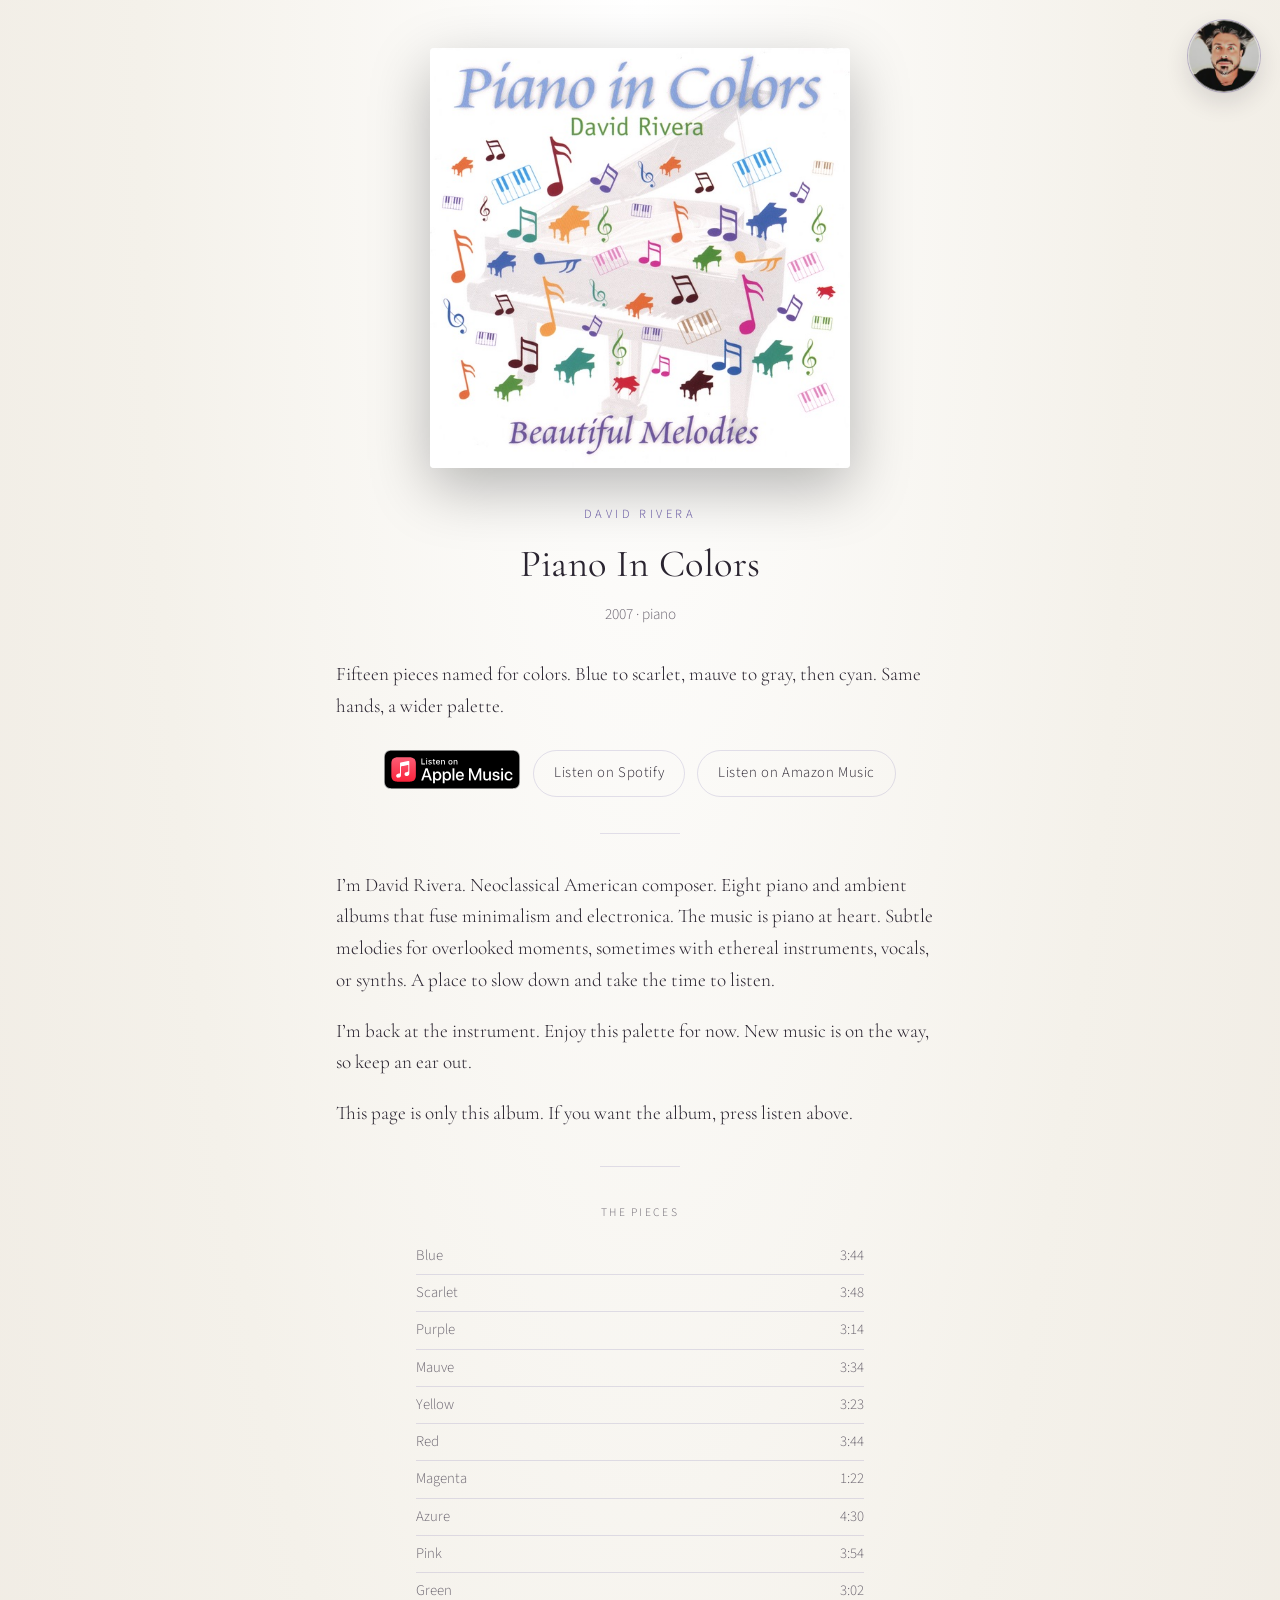
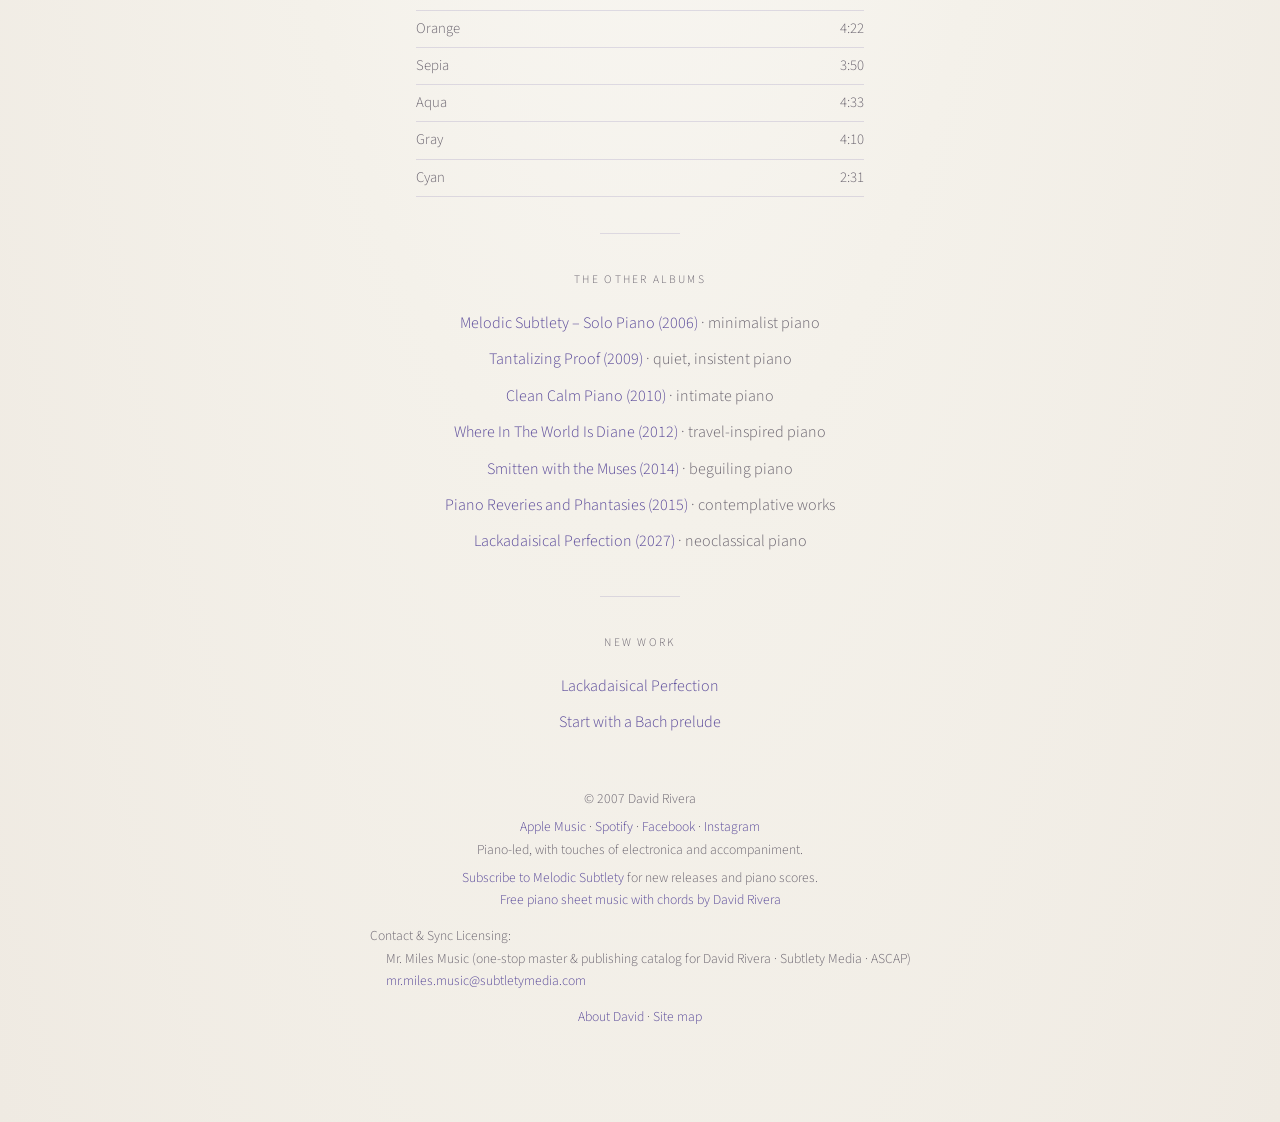
==== commit a6901a0f: "Add the verified Amazon Music album link beside Spotify and Apple. Phones open music.amazon.com in t" ====
--- a/index.html
+++ b/index.html
@@ -82,7 +82,8 @@
       ],
       "sameAs": [
         "https://music.apple.com/us/album/piano-in-colors-beautiful-melodies/264461603",
-        "https://open.spotify.com/album/28GABnzs8i3YUtlWuWz3g3"
+        "https://open.spotify.com/album/28GABnzs8i3YUtlWuWz3g3",
+        "https://music.amazon.com/albums/B001A3CHW0"
       ],
       "description": "Fifteen pieces named for colors. Blue to scarlet, mauve to gray, then cyan. Same hands, a wider palette.",
       "recordLabel": {
@@ -302,6 +303,7 @@
   <div class="actions">
     <a class="apple-badge" href="https://music.apple.com/us/album/piano-in-colors-beautiful-melodies/264461603?ls=1" target="_blank" rel="noopener"><img src="listen-on-apple-music.svg" alt="Listen on Apple Music" height="40"></a>
     <a class="btn" href="https://open.spotify.com/album/28GABnzs8i3YUtlWuWz3g3" target="_blank" rel="noopener">Listen on Spotify</a>
+    <a class="btn" href="https://music.amazon.com/albums/B001A3CHW0" target="_blank" rel="noopener">Listen on Amazon Music</a>
   </div>
   <hr class="rule">
   <div class="from-david">
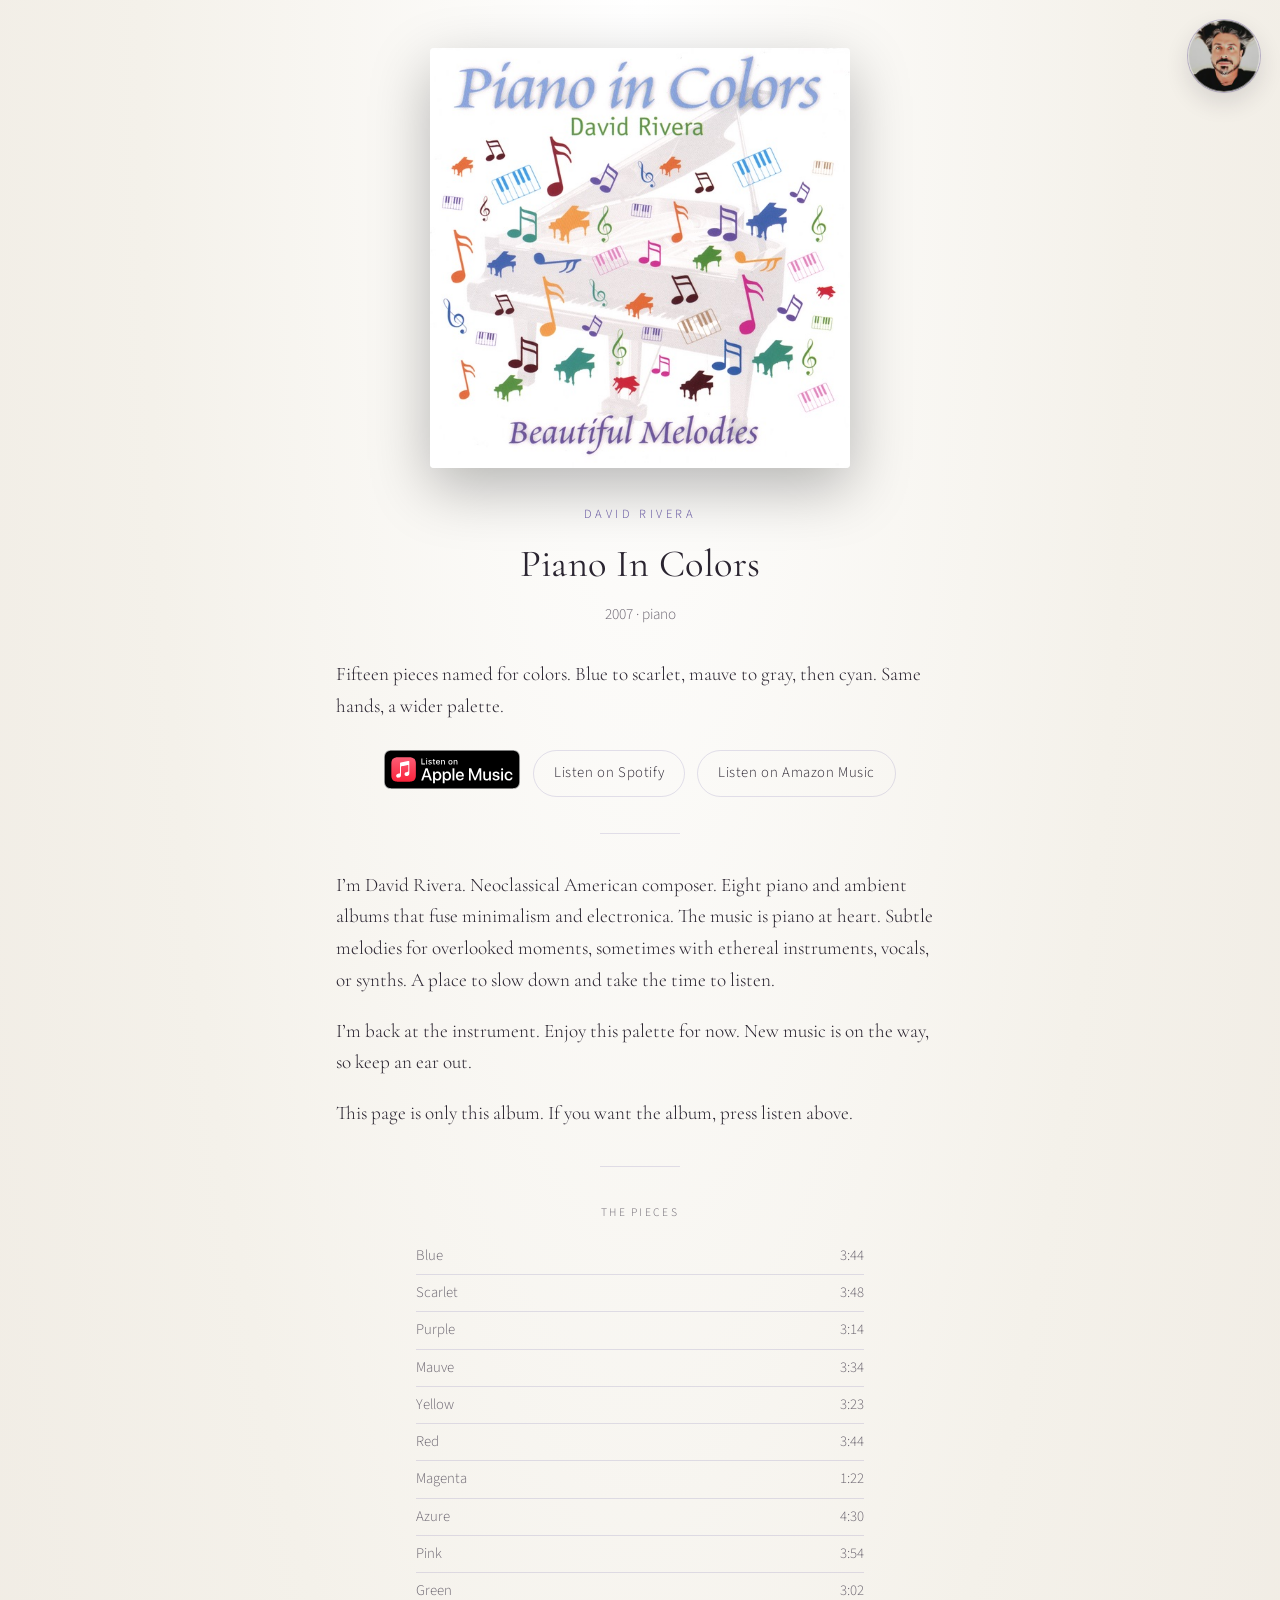
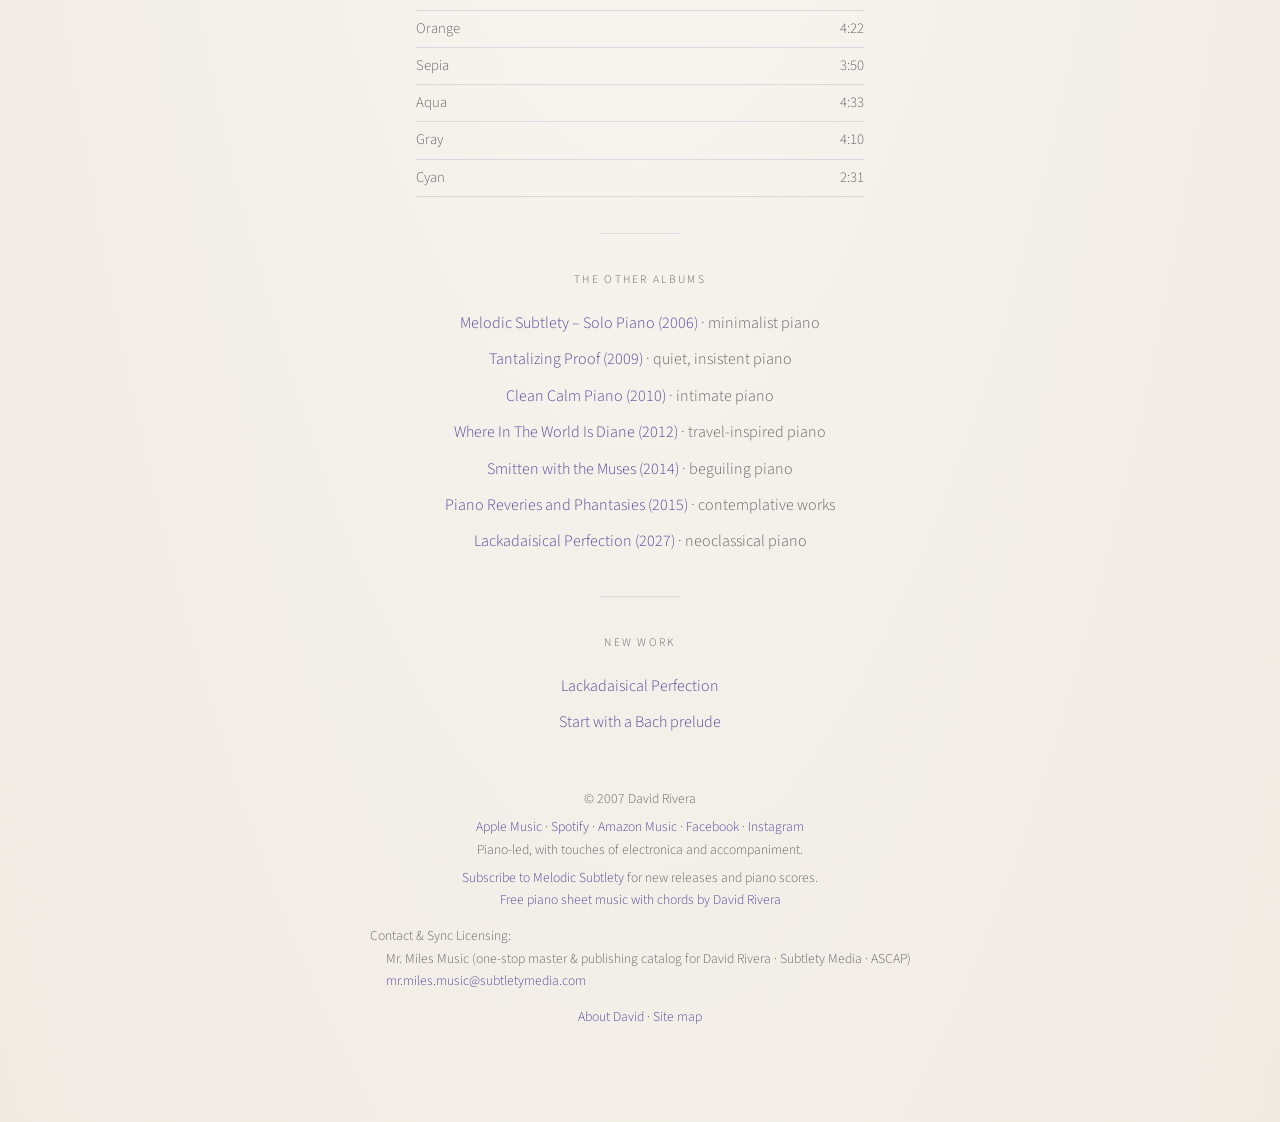
==== commit c45fe752: "Add David Rivera's Amazon Music artist page beside the other services. The footer follow list, the a" ====
--- a/index.html
+++ b/index.html
@@ -53,6 +53,7 @@
       "sameAs": [
         "https://open.spotify.com/artist/5qoC4NXvjfV3cylbXALzV3",
         "https://music.apple.com/us/artist/david-rivera/1325691064",
+        "https://music.amazon.com/artists/B0HJF4T4QZ",
         "https://x.com/melodicsubtlety",
         "https://www.facebook.com/pianoincolors",
         "https://www.instagram.com/pianodavid1492/",
@@ -358,6 +359,8 @@
       ·
       <a href="https://open.spotify.com/artist/5qoC4NXvjfV3cylbXALzV3" target="_blank" rel="noopener">Spotify</a>
       ·
+      <a href="https://music.amazon.com/artists/B0HJF4T4QZ" target="_blank" rel="noopener">Amazon Music</a>
+      ·
       <a href="https://www.facebook.com/pianoincolors" target="_blank" rel="noopener" aria-label="David and his Piano on Facebook">Facebook</a>
       ·
       <a href="https://www.instagram.com/pianodavid1492/" target="_blank" rel="noopener" aria-label="David Rivera on Instagram">Instagram</a><br>
